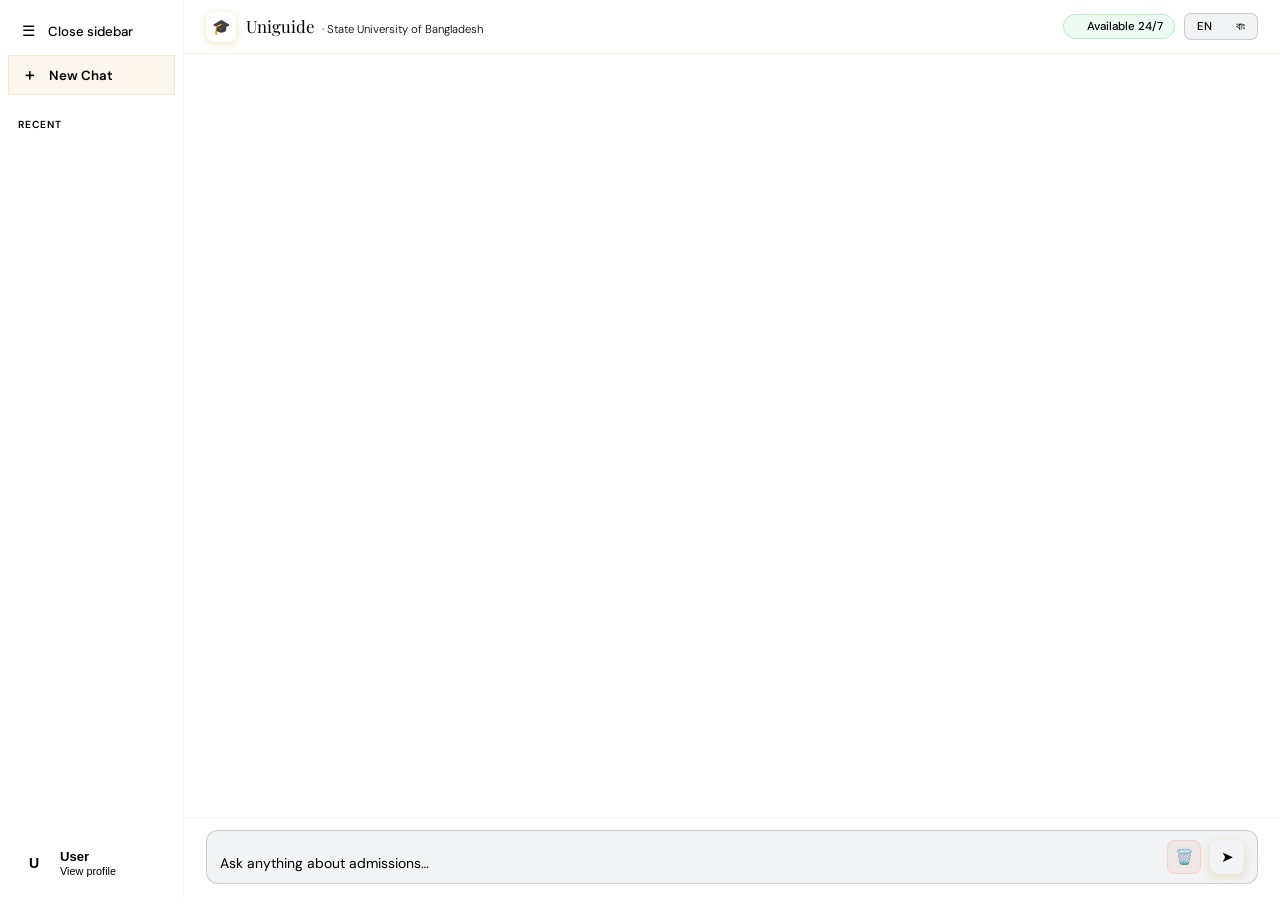
==== index.html @ 80318448 "sign in issue" ====
<!DOCTYPE html>
<html lang="en">
<head>
  <meta charset="UTF-8" />
  <meta name="viewport" content="width=device-width, initial-scale=1.0" />
  <title>Uniguide – University Admission Help Desk</title>
  <link href="https://fonts.googleapis.com/css2?family=Playfair+Display:wght@600;700&family=DM+Sans:wght@300;400;500;600&display=swap" rel="stylesheet" />
  <link rel="stylesheet" href="styles.css" />
  <link rel="script.js" href="script.js" />
</head>
<body class="chat-page">
 
  <!-- ══════════ SIDEBAR ══════════ -->
  <aside class="sidebar" id="sidebar">
 
    <div class="sb-top">
      <button class="sb-btn has-tip" id="collapseBtn">
        <span class="sb-icon">☰</span>
        <span class="sb-label">Close sidebar</span>
        <span class="tip">Close sidebar</span>
      </button>
      <button class="sb-btn new-chat-btn has-tip" id="newChatBtn">
        <span class="sb-icon">＋</span>
        <span class="sb-label">New Chat</span>
        <span class="tip">New chat</span>
      </button>
    </div>
 
    <div class="sb-mid" id="sbMid">
      <div class="sb-sec-lbl">Recent</div>
      <div id="chatList">
        <div class="sb-empty" id="emptyMsg">No chats yet.<br>Start a new conversation!</div>
      </div>
    </div>
 
    <div class="sb-bot">
      <button class="profile-btn has-tip" id="profileBtn">
        <div class="avatar" id="sbAvatar">U</div>
        <div class="profile-info">
          <div class="pname" id="sbName">User</div>
          <div class="phint">View profile</div>
        </div>
        <span class="tip">Profile</span>
      </button>
 
      <div class="pdrop" id="pdrop">
        <div class="dd-email" id="ddEmail"><a href="/cdn-cgi/l/email-protection" class="__cf_email__" data-cfemail="a2d7d1c7d0e2c7dac3cfd2cec78cc1cdcf">[email&#160;protected]</a></div>
        <div class="dd-div"></div>
        <button class="dd-item"><span class="dd-ico">⚙️</span>Settings</button>
        <button class="dd-item" id="ddLang"><span class="dd-ico">🌐</span>Language</button>
        <button class="dd-item"><span class="dd-ico">ℹ️</span>Learn More</button>
        <div class="dd-div"></div>
        <button class="dd-item danger" id="ddLogout"><span class="dd-ico">🚪</span>Logout</button>
      </div>
    </div>
  </aside>
 
  <!-- Mobile overlay -->
  <div class="sb-overlay" id="sbOverlay"></div>
 
  <!-- ══════════ MAIN ══════════ -->
  <main class="main">
 
    <!-- Topbar -->
    <div class="topbar">
      <button class="mob-toggle" id="mobToggle" aria-label="Open sidebar">☰</button>
      <div class="topbar-logo">
        <div class="topbar-badge">🎓</div>
        <div>
          <span class="topbar-title"><span>Uni</span>guide</span>
          <span class="topbar-sub">&middot; State University of Bangladesh</span>
        </div>
      </div>
      <div class="topbar-right">
        <div class="status-pill">
          <div class="status-dot"></div>Available 24/7
        </div>
        <div class="lang-toggle">
          <button class="lang-btn active" id="btn-en" onclick="setLang('en')">EN</button>
          <button class="lang-btn" id="btn-bn" onclick="setLang('bn')">বাং</button>
        </div>
      </div>
    </div>
 
    <!-- Chat Area -->
    <div class="chat-area" id="chatArea">
      <!-- Welcome screen injected by JS -->
    </div>
 
    <!-- Input -->
    <div class="input-wrap-outer">
      <div class="input-row">
        <textarea
          id="userInput"
          rows="1"
          placeholder="Ask anything about admissions…"
          onkeydown="handleKey(event)"
          oninput="autoResize(this)"
        ></textarea>
        <button class="ibtn clear-btn" onclick="clearCurrentChat()" title="Clear chat">🗑️</button>
        <button class="ibtn send-btn" onclick="sendMessage()" title="Send">➤</button>
      </

      </div>
    </div>
    </div>
      <script src="script.js"></script>
    </main>
    </body>
    </html>
---- styles.css ----
Copy

/* ════════════════════════════════════════
   UNIGUIDE — style.css
   All styling for login.html & index.html
════════════════════════════════════════ */
 
/* ─── Google Fonts loaded in HTML ─── */
 
/* ─── CSS Variables ─── */
:root {
  --navy:       #0d1b2a;
  --navy-mid:   #132338;
  --navy-light: #1c3352;
  --gold:       #c9a84c;
  --gold-light: #e8c87a;
  --white:      #ffffff;
  --cream-bg:   #f7f3ec;
  --cream-dark: #ede6d8;
  --text-dark:  #1a1a2e;
  --text-mid:   #3d4f6b;
  --text-light: #7a8fa8;
  --green:      #2ecc71;
  --red:        #e74c3c;
  --sidebar-w:  258px;
  --sidebar-c:  60px;
  --radius:     14px;
  --radius-sm:  8px;
  --t:          .24s cubic-bezier(.4,0,.2,1);
}
 
/* ─── Reset ─── */
*, *::before, *::after {
  margin: 0;
  padding: 0;
  box-sizing: border-box;
}
 
body {
  font-family: 'DM Sans', sans-serif;
  background: var(--navy);
  min-height: 100vh;
  display: flex;
  flex-direction: column;
}
 
/* ════════════════════════════════════
   LOGIN PAGE  (login.html)
════════════════════════════════════ */
 
body.login-page {
  align-items: center;
  justify-content: center;
  position: relative;
  overflow: hidden;
}
 
body.login-page::before {
  content: '';
  position: fixed;
  inset: 0;
  background:
    radial-gradient(ellipse 60% 50% at 80% 10%, rgba(201,168,76,.12) 0%, transparent 60%),
    radial-gradient(ellipse 40% 60% at 10% 80%, rgba(28,51,82,.8) 0%, transparent 70%);
  pointer-events: none;
  z-index: 0;
}
 
body.login-page::after {
  content: '';
  position: fixed;
  inset: 0;
  background-image:
    linear-gradient(rgba(201,168,76,.04) 1px, transparent 1px),
    linear-gradient(90deg, rgba(201,168,76,.04) 1px, transparent 1px);
  background-size: 50px 50px;
  pointer-events: none;
  z-index: 0;
}
 
/* Login Card */
.lcard {
  position: relative;
  z-index: 1;
  width: 100%;
  max-width: 424px;
  margin: 20px;
  background: linear-gradient(145deg, var(--navy-mid), var(--navy-light));
  border: 1px solid rgba(201,168,76,.25);
  border-radius: 20px;
  overflow: hidden;
  box-shadow: 0 24px 64px rgba(0,0,0,.5);
  animation: fadeUp .55s ease both;
}
 
@keyframes fadeUp {
  from { opacity: 0; transform: translateY(22px); }
  to   { opacity: 1; transform: translateY(0); }
}
 
.lhdr {
  background: linear-gradient(135deg, rgba(201,168,76,.12), rgba(201,168,76,.03));
  border-bottom: 1px solid rgba(201,168,76,.17);
  padding: 34px 38px 26px;
  text-align: center;
}
 
.llogo {
  width: 62px;
  height: 62px;
  background: linear-gradient(135deg, var(--gold), var(--gold-light));
  border-radius: 16px;
  display: flex;
  align-items: center;
  justify-content: center;
  font-size: 28px;
  margin: 0 auto 15px;
  box-shadow: 0 8px 24px rgba(201,168,76,.4);
}
 
.lhdr h1 {
  font-family: 'Playfair Display', serif;
  font-size: 1.75rem;
  color: var(--white);
}
.lhdr h1 span { color: var(--gold); }
.lhdr p {
  color: var(--text-light);
  font-size: .79rem;
  margin-top: 4px;
  font-weight: 300;
}
 
.lbody { padding: 28px 38px 32px; }
 
.ltag {
  font-size: .81rem;
  color: var(--text-light);
  text-align: center;
  margin-bottom: 22px;
  line-height: 1.55;
  font-weight: 300;
}
 
/* Form Groups */
.fg { margin-bottom: 15px; }
 
.fg label {
  display: block;
  font-size: .71rem;
  font-weight: 600;
  color: var(--gold-light);
  text-transform: uppercase;
  letter-spacing: .08em;
  margin-bottom: 7px;
}
 
.fw {
  display: flex;
  align-items: center;
  gap: 10px;
  background: rgba(255,255,255,.06);
  border: 1px solid rgba(255,255,255,.1);
  border-radius: var(--radius-sm);
  padding: 0 14px;
  transition: border-color var(--t), background var(--t), box-shadow var(--t);
}
.fw:focus-within {
  border-color: var(--gold);
  background: rgba(255,255,255,.09);
  box-shadow: 0 0 0 3px rgba(201,168,76,.1);
}
.fw.err {
  border-color: var(--red);
  box-shadow: 0 0 0 3px rgba(231,76,60,.1);
}
.fw .ico {
  font-size: 15px;
  opacity: .55;
  flex-shrink: 0;
}
.fw input {
  flex: 1;
  background: transparent;
  border: none;
  outline: none;
  color: var(--white);
  font-family: 'DM Sans', sans-serif;
  font-size: .89rem;
  padding: 12px 0;
}
.fw input::placeholder { color: var(--text-light); }
 
.ferr {
  display: none;
  font-size: .7rem;
  color: var(--red);
  margin-top: 5px;
  padding-left: 2px;
}
.ferr.show { display: block; }
 
/* Login Button */
.lbtn {
  width: 100%;
  padding: 13px;
  background: linear-gradient(135deg, var(--gold), var(--gold-light));
  border: none;
  border-radius: var(--radius-sm);
  color: var(--navy);
  font-family: 'DM Sans', sans-serif;
  font-size: .92rem;
  font-weight: 600;
  cursor: pointer;
  transition: transform var(--t), box-shadow var(--t), opacity var(--t);
  margin-top: 20px;
  box-shadow: 0 6px 20px rgba(201,168,76,.35);
}
.lbtn:hover {
  transform: translateY(-2px);
  box-shadow: 0 10px 28px rgba(201,168,76,.5);
}
.lbtn:active { transform: translateY(0); }
.lbtn:disabled { opacity: .6; cursor: not-allowed; transform: none; }
 
.lfn {
  text-align: center;
  font-size: .69rem;
  color: rgba(201,168,76,.4);
  margin-top: 16px;
  font-weight: 300;
}
 
/* Toast */
.toast {
  position: fixed;
  bottom: 22px;
  left: 50%;
  transform: translateX(-50%) translateY(50px);
  background: rgba(13,27,42,.93);
  border: 1px solid rgba(201,168,76,.22);
  border-radius: 30px;
  padding: 9px 20px;
  font-size: .79rem;
  color: var(--gold-light);
  font-weight: 500;
  transition: transform .3s cubic-bezier(.34,1.56,.64,1);
  z-index: 1000;
  pointer-events: none;
  white-space: nowrap;
}
.toast.show { transform: translateX(-50%) translateY(0); }
.toast.ok   { color: var(--green); border-color: rgba(46,204,113,.28); }
.toast.bad  { color: var(--red);   border-color: rgba(231,76,60,.28); }
 
 
/* ════════════════════════════════════
   CHAT PAGE  (index.html)
════════════════════════════════════ */
 
body.chat-page {
  flex-direction: row;
  height: 100vh;
  overflow: hidden;
}
 
/* ─── Sidebar ─── */
.sidebar {
  width: var(--sidebar-w);
  min-width: var(--sidebar-w);
  background: var(--navy-mid);
  border-right: 1px solid rgba(201,168,76,.1);
  display: flex;
  flex-direction: column;
  transition: width var(--t), min-width var(--t);
  position: relative;
  z-index: 10;
  overflow: hidden;
  flex-shrink: 0;
}
.sidebar.collapsed {
  width: var(--sidebar-c);
  min-width: var(--sidebar-c);
}
 
/* Sidebar Top */
.sb-top {
  padding: 12px 8px 8px;
  display: flex;
  flex-direction: column;
  gap: 5px;
  border-bottom: 1px solid rgba(255,255,255,.04);
}
 
.sb-btn {
  display: flex;
  align-items: center;
  gap: 10px;
  padding: 9px 10px;
  border-radius: var(--radius-sm);
  border: none;
  background: transparent;
  color: var(--text-light);
  font-family: 'DM Sans', sans-serif;
  font-size: .83rem;
  font-weight: 500;
  cursor: pointer;
  transition: background var(--t), color var(--t);
  white-space: nowrap;
  overflow: hidden;
  width: 100%;
  text-align: left;
  position: relative;
}
.sb-btn:hover { background: rgba(255,255,255,.07); color: var(--white); }
 
.sb-icon {
  width: 20px;
  height: 20px;
  flex-shrink: 0;
  display: flex;
  align-items: center;
  justify-content: center;
  font-size: 15px;
}
.sb-label {
  overflow: hidden;
  opacity: 1;
  max-width: 200px;
  transition: opacity var(--t), max-width var(--t);
}
.sidebar.collapsed .sb-label { opacity: 0; max-width: 0; }
 
.new-chat-btn {
  background: rgba(201,168,76,.1) !important;
  border: 1px solid rgba(201,168,76,.18) !important;
  color: var(--gold-light) !important;
  font-weight: 600 !important;
}
.new-chat-btn:hover {
  background: rgba(201,168,76,.2) !important;
  color: var(--gold) !important;
}
 
/* Sidebar Mid */
.sb-mid {
  flex: 1;
  overflow-y: auto;
  overflow-x: hidden;
  padding: 8px;
  scrollbar-width: thin;
  scrollbar-color: rgba(255,255,255,.07) transparent;
}
.sb-mid::-webkit-scrollbar { width: 3px; }
.sb-mid::-webkit-scrollbar-thumb { background: rgba(255,255,255,.08); border-radius: 3px; }
 
.sb-sec-lbl {
  font-size: .64rem;
  font-weight: 600;
  color: var(--text-light);
  text-transform: uppercase;
  letter-spacing: .09em;
  padding: 6px 10px 4px;
  white-space: nowrap;
  overflow: hidden;
  opacity: 1;
  transition: opacity var(--t);
}
.sidebar.collapsed .sb-sec-lbl { opacity: 0; }
 
.sb-empty {
  padding: 18px 10px;
  font-size: .77rem;
  color: rgba(255,255,255,.18);
  text-align: center;
  line-height: 1.55;
  transition: opacity var(--t);
}
.sidebar.collapsed .sb-empty { opacity: 0; }
 
/* Chat List Items */
.chat-item {
  display: flex;
  align-items: center;
  gap: 9px;
  padding: 9px 10px;
  border-radius: var(--radius-sm);
  cursor: pointer;
  transition: background var(--t);
  white-space: nowrap;
  overflow: hidden;
  width: 100%;
  border: 1px solid transparent;
  background: transparent;
  text-align: left;
  position: relative;
}
.chat-item:hover { background: rgba(255,255,255,.07); }
.chat-item.active {
  background: rgba(201,168,76,.1);
  border-color: rgba(201,168,76,.18);
}
.ci-ico {
  width: 18px;
  height: 18px;
  flex-shrink: 0;
  display: flex;
  align-items: center;
  justify-content: center;
  font-size: 12px;
  color: var(--text-light);
}
.chat-item.active .ci-ico { color: var(--gold-light); }
.ci-title {
  flex: 1;
  font-size: .8rem;
  color: var(--text-light);
  overflow: hidden;
  text-overflow: ellipsis;
  opacity: 1;
  max-width: 165px;
  transition: opacity var(--t), max-width var(--t);
}
.chat-item.active .ci-title { color: var(--gold-light); }
.sidebar.collapsed .ci-title { opacity: 0; max-width: 0; }
 
/* Sidebar Bottom — Profile */
.sb-bot {
  padding: 8px 8px 12px;
  border-top: 1px solid rgba(255,255,255,.05);
  position: relative;
}
 
.profile-btn {
  display: flex;
  align-items: center;
  gap: 10px;
  padding: 9px 10px;
  border-radius: var(--radius-sm);
  cursor: pointer;
  transition: background var(--t);
  white-space: nowrap;
  overflow: hidden;
  width: 100%;
  border: none;
  background: transparent;
  text-align: left;
  position: relative;
}
.profile-btn:hover { background: rgba(255,255,255,.07); }
 
.avatar {
  width: 32px;
  height: 32px;
  border-radius: 50%;
  background: linear-gradient(135deg, var(--gold), var(--gold-light));
  display: flex;
  align-items: center;
  justify-content: center;
  font-size: .88rem;
  font-weight: 700;
  color: var(--navy);
  flex-shrink: 0;
}
 
.profile-info {
  flex: 1;
  overflow: hidden;
  opacity: 1;
  max-width: 190px;
  transition: opacity var(--t), max-width var(--t);
}
.sidebar.collapsed .profile-info { opacity: 0; max-width: 0; }
.pname {
  font-size: .82rem;
  font-weight: 600;
  color: var(--white);
  overflow: hidden;
  text-overflow: ellipsis;
}
.phint { font-size: .68rem; color: var(--text-light); margin-top: 1px; }
 
/* Profile Dropdown */
.pdrop {
  position: absolute;
  bottom: calc(100% + 6px);
  left: 8px;
  width: calc(var(--sidebar-w) - 16px);
  background: var(--navy-light);
  border: 1px solid rgba(201,168,76,.18);
  border-radius: var(--radius);
  box-shadow: 0 16px 48px rgba(0,0,0,.55);
  overflow: hidden;
  transform-origin: bottom left;
  transform: scale(.95) translateY(6px);
  opacity: 0;
  pointer-events: none;
  transition: transform var(--t), opacity var(--t);
  z-index: 200;
}
.pdrop.open { transform: scale(1) translateY(0); opacity: 1; pointer-events: all; }
.sidebar.collapsed .pdrop { left: 66px; bottom: 8px; width: 200px; }
 
.dd-email {
  padding: 11px 15px 9px;
  font-size: .74rem;
  color: var(--text-light);
  white-space: nowrap;
  overflow: hidden;
  text-overflow: ellipsis;
}
.dd-div { height: 1px; background: rgba(255,255,255,.07); margin: 2px 0; }
.dd-item {
  display: flex;
  align-items: center;
  gap: 10px;
  padding: 10px 15px;
  font-size: .81rem;
  color: var(--text-light);
  cursor: pointer;
  transition: background var(--t), color var(--t);
  border: none;
  background: transparent;
  width: 100%;
  text-align: left;
  font-family: 'DM Sans', sans-serif;
}
.dd-item:hover { background: rgba(255,255,255,.07); color: var(--white); }
.dd-item.danger { color: #e88c85; }
.dd-item.danger:hover { background: rgba(231,76,60,.12); color: var(--red); }
.dd-ico { font-size: 13px; width: 16px; text-align: center; }
 
/* Tooltip */
.has-tip { position: relative; }
.tip {
  position: absolute;
  left: calc(100% + 10px);
  top: 50%;
  transform: translateY(-50%);
  background: rgba(10,22,36,.97);
  border: 1px solid rgba(201,168,76,.2);
  border-radius: 6px;
  padding: 5px 10px;
  font-size: .71rem;
  color: var(--white);
  white-space: nowrap;
  pointer-events: none;
  opacity: 0;
  transition: opacity .14s;
  z-index: 300;
}
.sidebar.collapsed .has-tip:hover .tip { opacity: 1; }
 
/* ─── Main Area ─── */
.main {
  flex: 1;
  display: flex;
  flex-direction: column;
  overflow: hidden;
  background: var(--cream-bg);
}
 
/* Topbar */
.topbar {
  background: var(--white);
  border-bottom: 1px solid rgba(201,168,76,.15);
  padding: 0 22px;
  height: 54px;
  display: flex;
  align-items: center;
  gap: 12px;
  flex-shrink: 0;
}
.topbar-logo { display: flex; align-items: center; gap: 10px; }
.topbar-badge {
  width: 30px;
  height: 30px;
  background: linear-gradient(135deg, var(--gold), var(--gold-light));
  border-radius: 8px;
  display: flex;
  align-items: center;
  justify-content: center;
  font-size: 15px;
  box-shadow: 0 2px 8px rgba(201,168,76,.3);
}
.topbar-title {
  font-family: 'Playfair Display', serif;
  font-size: 1.05rem;
  color: var(--text-dark);
}
.topbar-title span { color: var(--gold); }
.topbar-sub {
  font-size: .71rem;
  color: var(--text-light);
  font-weight: 300;
  margin-left: 4px;
}
.topbar-right {
  margin-left: auto;
  display: flex;
  align-items: center;
  gap: 9px;
}
 
.status-pill {
  display: flex;
  align-items: center;
  gap: 6px;
  background: rgba(46,204,113,.09);
  border: 1px solid rgba(46,204,113,.28);
  border-radius: 20px;
  padding: 4px 11px;
  font-size: .72rem;
  color: var(--green);
  font-weight: 500;
}
.status-dot {
  width: 6px;
  height: 6px;
  background: var(--green);
  border-radius: 50%;
  animation: pulse 2s ease infinite;
}
@keyframes pulse {
  0%, 100% { opacity: 1; transform: scale(1); }
  50%       { opacity: .5; transform: scale(1.3); }
}
 
.lang-toggle {
  display: flex;
  background: rgba(13,27,42,.05);
  border: 1px solid rgba(13,27,42,.18);
  border-radius: 7px;
  overflow: hidden;
}
.lang-btn {
  padding: 5px 12px;
  font-size: .71rem;
  font-family: 'DM Sans', sans-serif;
  font-weight: 500;
  color: var(--text-mid);
  background: transparent;
  border: none;
  cursor: pointer;
  transition: all .2s;
}
.lang-btn.active { background: var(--navy-mid); color: var(--gold-light); }
 
/* Chat Area */
.chat-area {
  flex: 1;
  overflow-y: auto;
  padding: 24px 30px;
  display: flex;
  flex-direction: column;
  gap: 18px;
  scroll-behavior: smooth;
}
.chat-area::-webkit-scrollbar { width: 5px; }
.chat-area::-webkit-scrollbar-track { background: transparent; }
.chat-area::-webkit-scrollbar-thumb { background: var(--cream-dark); border-radius: 10px; }
 
/* Welcome Screen */
.welcome-screen {
  flex: 1;
  display: flex;
  flex-direction: column;
  align-items: center;
  justify-content: center;
  gap: 10px;
  padding: 40px 20px;
  text-align: center;
}
.welcome-screen .wico {
  width: 64px;
  height: 64px;
  background: linear-gradient(135deg, var(--navy-mid), var(--navy-light));
  border-radius: 18px;
  display: flex;
  align-items: center;
  justify-content: center;
  font-size: 28px;
  box-shadow: 0 8px 24px rgba(13,27,42,.14);
  margin-bottom: 8px;
}
.welcome-screen h2 {
  font-family: 'Playfair Display', serif;
  font-size: 1.35rem;
  color: var(--text-dark);
  font-weight: 600;
}
.welcome-screen h2 span { color: var(--gold); }
.welcome-screen p {
  font-size: .83rem;
  color: var(--text-light);
  line-height: 1.6;
  max-width: 340px;
}
.welcome-screen .welcome-hint {
  display: flex;
  flex-wrap: wrap;
  gap: 8px;
  justify-content: center;
  margin-top: 14px;
}
.welcome-chip {
  padding: 6px 14px;
  background: rgba(201,168,76,.08);
  border: 1px solid rgba(201,168,76,.2);
  border-radius: 20px;
  font-size: .73rem;
  color: var(--text-mid);
  cursor: pointer;
  transition: all .2s;
  font-family: 'DM Sans', sans-serif;
}
.welcome-chip:hover {
  background: rgba(201,168,76,.18);
  border-color: var(--gold);
  color: var(--text-dark);
  transform: translateY(-1px);
}
 
/* Messages */
.msg {
  display: flex;
  gap: 12px;
  animation: msgIn .28s ease both;
  max-width: 82%;
}
@keyframes msgIn {
  from { opacity: 0; transform: translateY(8px); }
  to   { opacity: 1; transform: translateY(0); }
}
.msg.user { align-self: flex-end; flex-direction: row-reverse; max-width: 74%; }
 
.msg-av {
  width: 34px;
  height: 34px;
  border-radius: 9px;
  display: flex;
  align-items: center;
  justify-content: center;
  font-size: 15px;
  flex-shrink: 0;
  margin-top: 2px;
}
.bot-av  { background: linear-gradient(135deg, var(--navy-mid), var(--navy-light)); }
.user-av { background: linear-gradient(135deg, var(--gold), var(--gold-light)); }
 
.msg-inner { display: flex; flex-direction: column; }
.msg-bubble {
  padding: 12px 16px;
  border-radius: 14px;
  font-size: .86rem;
  line-height: 1.65;
}
.bot .msg-bubble {
  background: var(--white);
  color: var(--text-dark);
  border-radius: 3px 14px 14px 14px;
  box-shadow: 0 1px 6px rgba(0,0,0,.06);
  border-left: 3px solid var(--gold);
}
.user .msg-bubble {
  background: linear-gradient(135deg, var(--navy-mid), var(--navy-light));
  color: var(--white);
  border-radius: 14px 3px 14px 14px;
}
.msg-bubble strong { color: var(--navy); font-weight: 600; }
.user .msg-bubble strong { color: var(--gold-light); }
.msg-bubble ul {
  margin: 8px 0 0;
  padding-left: 17px;
  display: flex;
  flex-direction: column;
  gap: 3px;
}
.msg-bubble li { color: inherit; }
 
.msg-time {
  font-size: .65rem;
  color: var(--text-light);
  margin-top: 4px;
  padding: 0 3px;
}
.msg.user .msg-time { text-align: right; }
 
.info-card {
  background: linear-gradient(135deg, rgba(201,168,76,.07), rgba(201,168,76,.02));
  border: 1px solid rgba(201,168,76,.2);
  border-radius: 9px;
  padding: 9px 13px;
  margin-top: 9px;
  font-size: .8rem;
}
.info-card .label {
  font-size: .67rem;
  font-weight: 600;
  color: var(--gold);
  text-transform: uppercase;
  letter-spacing: .07em;
  margin-bottom: 5px;
}
 
/* Typing Indicator */
.typing-indicator { display: flex; gap: 12px; align-items: center; }
.typing-dots {
  background: var(--white);
  border-radius: 3px 14px 14px 14px;
  border-left: 3px solid var(--gold);
  padding: 13px 17px;
  display: flex;
  gap: 5px;
  box-shadow: 0 1px 6px rgba(0,0,0,.06);
}
.typing-dots span {
  width: 6px;
  height: 6px;
  background: var(--text-light);
  border-radius: 50%;
  animation: bounce 1.2s ease infinite;
}
.typing-dots span:nth-child(2) { animation-delay: .2s; }
.typing-dots span:nth-child(3) { animation-delay: .4s; }
@keyframes bounce {
  0%, 80%, 100% { transform: translateY(0); }
  40%            { transform: translateY(-6px); }
}
 
/* Input Area */
.input-wrap-outer {
  padding: 12px 22px 16px;
  background: var(--white);
  border-top: 1px solid rgba(201,168,76,.1);
  flex-shrink: 0;
}
.input-row {
  display: flex;
  gap: 9px;
  align-items: flex-end;
  background: rgba(13,27,42,.05);
  border: 1px solid rgba(13,27,42,.18);
  border-radius: 12px;
  padding: 9px 13px;
  transition: border-color .2s, box-shadow .2s;
}
.input-row:focus-within {
  border-color: var(--gold);
  box-shadow: 0 0 0 3px rgba(201,168,76,.1);
}
#userInput {
  flex: 1;
  background: transparent;
  border: none;
  outline: none;
  color: var(--text-dark);
  font-family: 'DM Sans', sans-serif;
  font-size: .87rem;
  resize: none;
  max-height: 100px;
  line-height: 1.5;
}
#userInput::placeholder { color: var(--text-light); }
 
.ibtn {
  width: 34px;
  height: 34px;
  border-radius: 8px;
  border: none;
  cursor: pointer;
  display: flex;
  align-items: center;
  justify-content: center;
  font-size: 15px;
  flex-shrink: 0;
  transition: all .2s;
}
.send-btn {
  background: linear-gradient(135deg, var(--gold), var(--gold-light));
  box-shadow: 0 3px 10px rgba(201,168,76,.3);
  color: var(--navy);
}
.send-btn:hover { transform: translateY(-1px); box-shadow: 0 5px 16px rgba(201,168,76,.45); }
.clear-btn {
  background: rgba(231,76,60,.07);
  border: 1px solid rgba(231,76,60,.14) !important;
  color: var(--text-light);
}
.clear-btn:hover { background: rgba(231,76,60,.15); color: var(--red); }
 
/* Mobile Overlay */
.sb-overlay {
  display: none;
  position: fixed;
  inset: 0;
  background: rgba(0,0,0,.5);
  z-index: 9;
}
 
/* Mobile Toggle */
.mob-toggle {
  display: none;
  width: 32px;
  height: 32px;
  border-radius: 8px;
  border: 1px solid rgba(13,27,42,.18);
  background: transparent;
  cursor: pointer;
  font-size: 16px;
  align-items: center;
  justify-content: center;
  color: var(--text-mid);
  transition: background .2s;
}
.mob-toggle:hover { background: rgba(13,27,42,.05); }
 
/* ════════════════════════════════════
   RESPONSIVE
════════════════════════════════════ */
 
@media (max-width: 768px) {
  /* Login */
  .lcard { margin: 16px; }
  .lhdr { padding: 26px 24px 20px; }
  .lbody { padding: 22px 24px 26px; }
 
  /* Chat sidebar becomes off-canvas */
  .sidebar {
    position: fixed;
    top: 0;
    left: 0;
    bottom: 0;
    transform: translateX(-100%);
    transition: transform var(--t);
    width: var(--sidebar-w) !important;
    min-width: var(--sidebar-w) !important;
    z-index: 10;
  }
  .sidebar.mob-open { transform: translateX(0); }
  .sb-overlay { display: block; opacity: 0; transition: opacity .3s; pointer-events: none; }
  .sb-overlay.show { opacity: 1; pointer-events: all; }
  .mob-toggle { display: flex; }
  .topbar-sub { display: none; }
  .chat-area { padding: 14px; }
  .status-pill { display: none; }
}
 
@media (max-width: 480px) {
  .lhdr h1 { font-size: 1.45rem; }
  .llogo { width: 52px; height: 52px; font-size: 22px; }
  .msg, .msg.user { max-width: 95%; }
  .topbar-title { font-size: .92rem; }
}
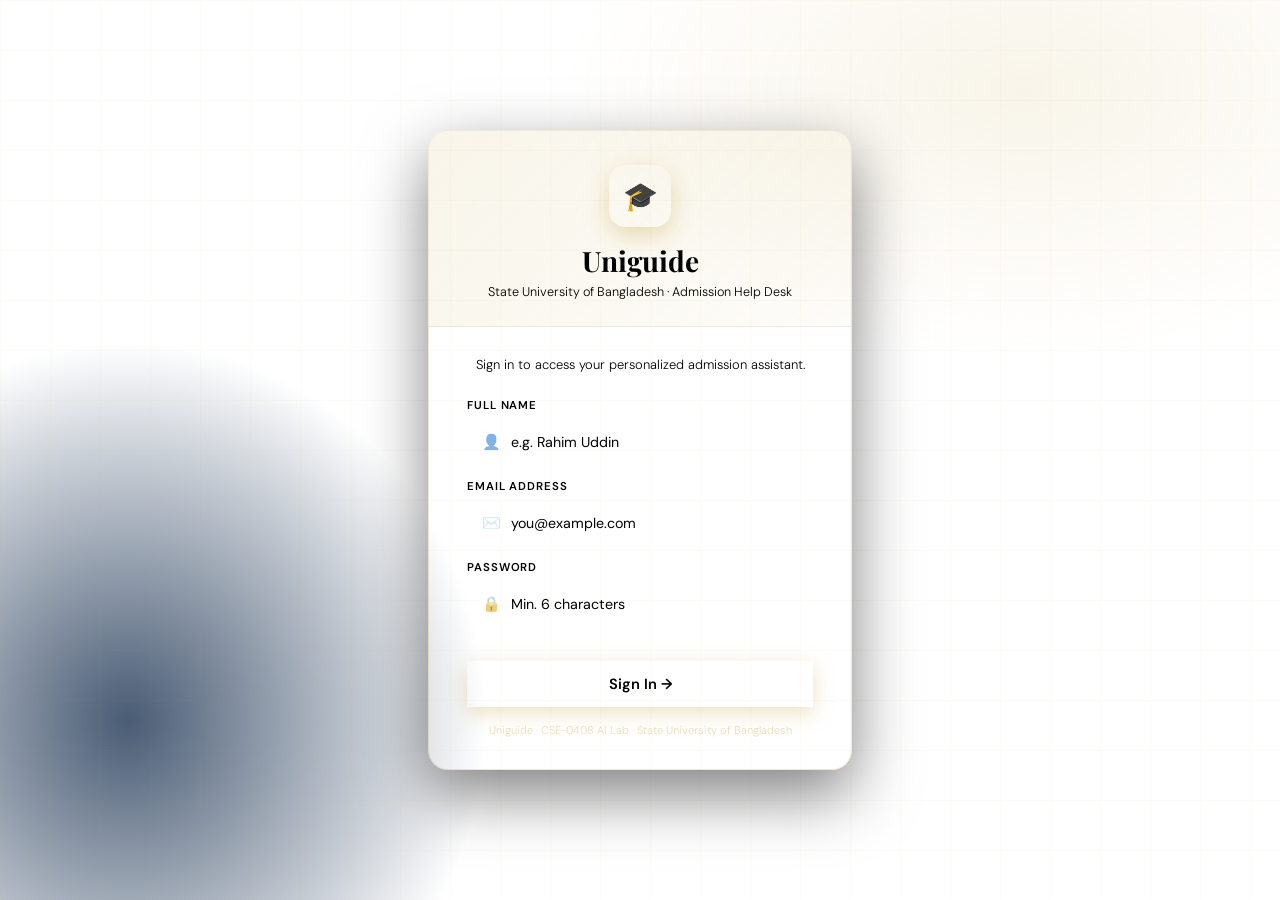
==== commit f35503b9: "sign in problem solve" ====
--- a/index.html
+++ b/index.html
@@ -6,7 +6,6 @@
   <title>Uniguide – University Admission Help Desk</title>
   <link href="https://fonts.googleapis.com/css2?family=Playfair+Display:wght@600;700&family=DM+Sans:wght@300;400;500;600&display=swap" rel="stylesheet" />
   <link rel="stylesheet" href="styles.css" />
-  <link rel="script.js" href="script.js" />
 </head>
 <body class="chat-page">
  
@@ -99,12 +98,12 @@
         ></textarea>
         <button class="ibtn clear-btn" onclick="clearCurrentChat()" title="Clear chat">🗑️</button>
         <button class="ibtn send-btn" onclick="sendMessage()" title="Send">➤</button>
-      </
 
       </div>
     </div>
     </div>
-      <script src="script.js"></script>
     </main>
+    <div class="toast" id="toast"></div>
+  <script src="script.js"></script>   ← once, at bottom before </body>
     </body>
     </html>
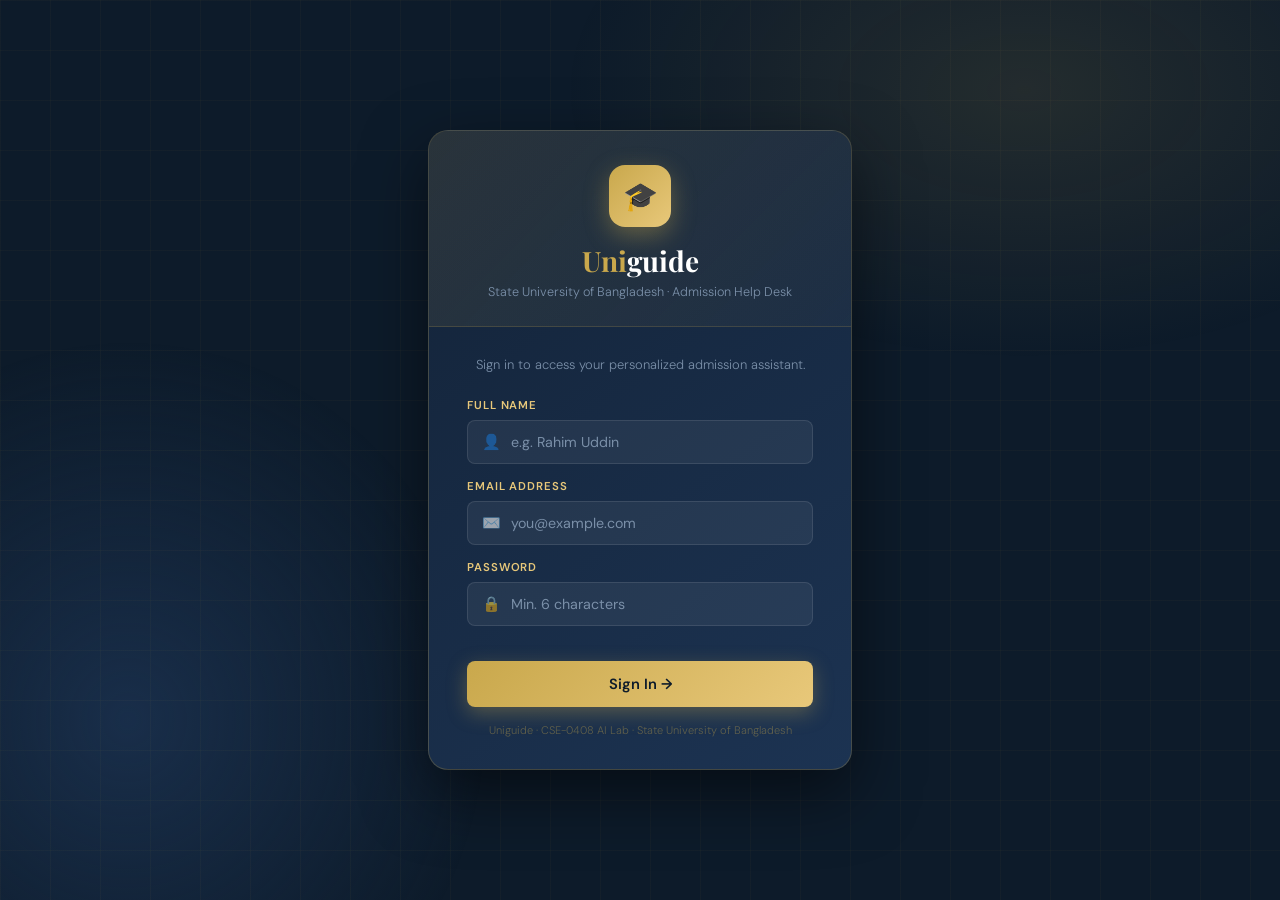
==== commit 1c5806c2: "add quick action option" ====
--- a/index.html
+++ b/index.html
@@ -11,7 +11,6 @@
  
   <!-- ══════════ SIDEBAR ══════════ -->
   <aside class="sidebar" id="sidebar">
- 
     <div class="sb-top">
       <button class="sb-btn has-tip" id="collapseBtn">
         <span class="sb-icon">☰</span>
@@ -24,14 +23,12 @@
         <span class="tip">New chat</span>
       </button>
     </div>
- 
     <div class="sb-mid" id="sbMid">
       <div class="sb-sec-lbl">Recent</div>
       <div id="chatList">
-        <div class="sb-empty" id="emptyMsg">No chats yet.<br>Start a new conversation!</div>
+        <div class="sb-empty">No chats yet.<br>Start a new conversation!</div>
       </div>
     </div>
- 
     <div class="sb-bot">
       <button class="profile-btn has-tip" id="profileBtn">
         <div class="avatar" id="sbAvatar">U</div>
@@ -41,9 +38,8 @@
         </div>
         <span class="tip">Profile</span>
       </button>
- 
       <div class="pdrop" id="pdrop">
-        <div class="dd-email" id="ddEmail"><a href="/cdn-cgi/l/email-protection" class="__cf_email__" data-cfemail="a2d7d1c7d0e2c7dac3cfd2cec78cc1cdcf">[email&#160;protected]</a></div>
+        <div class="dd-email" id="ddEmail">user@example.com</div>
         <div class="dd-div"></div>
         <button class="dd-item"><span class="dd-ico">⚙️</span>Settings</button>
         <button class="dd-item" id="ddLang"><span class="dd-ico">🌐</span>Language</button>
@@ -54,7 +50,6 @@
     </div>
   </aside>
  
-  <!-- Mobile overlay -->
   <div class="sb-overlay" id="sbOverlay"></div>
  
   <!-- ══════════ MAIN ══════════ -->
@@ -67,13 +62,11 @@
         <div class="topbar-badge">🎓</div>
         <div>
           <span class="topbar-title"><span>Uni</span>guide</span>
-          <span class="topbar-sub">&middot; State University of Bangladesh</span>
+          <span class="topbar-sub">&middot; <br>State University of Bangladesh</span>
         </div>
       </div>
       <div class="topbar-right">
-        <div class="status-pill">
-          <div class="status-dot"></div>Available 24/7
-        </div>
+        <div class="status-pill"><div class="status-dot"></div>Available 24/7</div>
         <div class="lang-toggle">
           <button class="lang-btn active" id="btn-en" onclick="setLang('en')">EN</button>
           <button class="lang-btn" id="btn-bn" onclick="setLang('bn')">বাং</button>
@@ -81,14 +74,44 @@
       </div>
     </div>
  
-    <!-- Chat Area -->
-    <div class="chat-area" id="chatArea">
-      <!-- Welcome screen injected by JS -->
-    </div>
+    <!-- Chat Area — JS injects content here -->
+    <div class="chat-area" id="chatArea"></div>
  
-    <!-- Input -->
+    <!-- ══════════ INPUT AREA ══════════ -->
     <div class="input-wrap-outer">
       <div class="input-row">
+ 
+        <!-- PART 2: Quick Actions button + popup -->
+        <div class="qa-wrap">
+ 
+          <!-- Icon button: grid of 9 dots (modern "more" icon) -->
+          <button class="qa-btn" id="qaBtn" aria-label="Quick actions" title="Quick actions">
+            <svg viewBox="0 0 20 20" fill="none" xmlns="http://www.w3.org/2000/svg" width="18" height="18">
+              <circle cx="4.5"  cy="4.5"  r="1.7" fill="currentColor"/>
+              <circle cx="10"   cy="4.5"  r="1.7" fill="currentColor"/>
+              <circle cx="15.5" cy="4.5"  r="1.7" fill="currentColor"/>
+              <circle cx="4.5"  cy="10"   r="1.7" fill="currentColor"/>
+              <circle cx="10"   cy="10"   r="1.7" fill="currentColor"/>
+              <circle cx="15.5" cy="10"   r="1.7" fill="currentColor"/>
+              <circle cx="4.5"  cy="15.5" r="1.7" fill="currentColor"/>
+              <circle cx="10"   cy="15.5" r="1.7" fill="currentColor"/>
+              <circle cx="15.5" cy="15.5" r="1.7" fill="currentColor"/>
+            </svg>
+          </button>
+ 
+          <!-- Quick Actions Popup Menu -->
+          <div class="qa-menu" id="qaMenu" role="menu">
+            <div class="qa-menu-header">Quick Topics</div>
+            <button class="qa-item" role="menuitem"><span class="qa-ico">📋</span>Requirements</button>
+            <button class="qa-item" role="menuitem"><span class="qa-ico">📊</span>GPA</button>
+            <button class="qa-item" role="menuitem"><span class="qa-ico">💰</span>Fees</button>
+            <button class="qa-item" role="menuitem"><span class="qa-ico">🏆</span>Scholarships</button>
+            <button class="qa-item" role="menuitem"><span class="qa-ico">📅</span>Deadline</button>
+            <button class="qa-item" role="menuitem"><span class="qa-ico">✍️</span>How to Apply</button>
+            <button class="qa-item" role="menuitem"><span class="qa-ico">📞</span>Contacts</button>
+          </div>
+        </div>
+ 
         <textarea
           id="userInput"
           rows="1"
@@ -98,12 +121,12 @@
         ></textarea>
         <button class="ibtn clear-btn" onclick="clearCurrentChat()" title="Clear chat">🗑️</button>
         <button class="ibtn send-btn" onclick="sendMessage()" title="Send">➤</button>
-
       </div>
     </div>
-    </div>
-    </main>
-    <div class="toast" id="toast"></div>
-  <script src="script.js"></script>   ← once, at bottom before </body>
-    </body>
-    </html>+ 
+  </main>
+ 
+  <div class="toast" id="toast"></div>
+  <script src="script.js"></script>
+</body>
+</html>
--- a/styles.css
+++ b/styles.css
@@ -1,6 +1,3 @@
-
-Copy
-
 /* ════════════════════════════════════════
    UNIGUIDE — style.css
    All styling for login.html & index.html
@@ -952,4 +949,285 @@
   .llogo { width: 52px; height: 52px; font-size: 22px; }
   .msg, .msg.user { max-width: 95%; }
   .topbar-title { font-size: .92rem; }
+}
+
+/* ════════════════════════════════════════════
+   PART 1 — WELCOME PANEL
+   Shows only once per session after login
+════════════════════════════════════════════ */
+
+/* Existing .welcome-screen stays for backward compat,
+   but the new panel uses .welcome-panel */
+.welcome-panel {
+  flex: 1;
+  display: flex;
+  flex-direction: column;
+  align-items: center;
+  justify-content: center;
+  gap: 16px;
+  padding: 48px 24px;
+  text-align: center;
+  animation: wpIn .45s cubic-bezier(.22,1,.36,1) both;
+}
+@keyframes wpIn {
+  from { opacity: 0; transform: translateY(20px); }
+  to   { opacity: 1; transform: translateY(0);    }
+}
+.welcome-panel.wp-fade-out {
+  animation: wpOut .34s ease forwards;
+}
+@keyframes wpOut {
+  from { opacity: 1; transform: translateY(0);    }
+  to   { opacity: 0; transform: translateY(-14px); }
+}
+
+/* Avatar circle showing first letter of user name */
+.wp-avatar {
+  width: 76px;
+  height: 76px;
+  border-radius: 50%;
+  background: linear-gradient(135deg, var(--gold), var(--gold-light));
+  display: flex;
+  align-items: center;
+  justify-content: center;
+  font-family: 'Playfair Display', serif;
+  font-size: 2rem;
+  font-weight: 700;
+  color: var(--navy);
+  box-shadow: 0 8px 28px rgba(201,168,76,.35), 0 2px 8px rgba(201,168,76,.2);
+  flex-shrink: 0;
+  margin-bottom: 4px;
+}
+
+/* "Hello, [Name]" heading */
+.wp-greeting {
+  font-family: 'Playfair Display', serif;
+  font-size: 1.65rem;
+  font-weight: 700;
+  color: var(--text-dark);
+  line-height: 1.2;
+}
+.wp-greeting span {
+  color: var(--gold);
+}
+
+/* Decorative gold divider line */
+.wp-rule {
+  width: 44px;
+  height: 3px;
+  border-radius: 3px;
+  background: linear-gradient(90deg, var(--gold), var(--gold-light));
+  margin: 0 auto;
+}
+
+/* Subtitle */
+.wp-subtitle {
+  font-size: .92rem;
+  color: var(--text-light);
+  line-height: 1.6;
+  max-width: 310px;
+}
+.wp-subtitle strong {
+  color: var(--text-mid);
+  font-weight: 600;
+}
+
+/* Suggestion chips row */
+.wp-chips {
+  display: flex;
+  flex-wrap: wrap;
+  gap: 8px;
+  justify-content: center;
+  max-width: 440px;
+  margin-top: 4px;
+}
+
+.wp-chip {
+  padding: 7px 16px;
+  background: var(--white);
+  border: 1px solid rgba(201,168,76,.28);
+  border-radius: 22px;
+  font-size: .75rem;
+  font-family: 'DM Sans', sans-serif;
+  font-weight: 500;
+  color: var(--text-mid);
+  cursor: pointer;
+  transition: background .18s, border-color .18s, color .18s, transform .18s, box-shadow .18s;
+  box-shadow: 0 1px 4px rgba(0,0,0,.05);
+}
+.wp-chip:hover {
+  background: rgba(201,168,76,.1);
+  border-color: var(--gold);
+  color: var(--text-dark);
+  transform: translateY(-2px);
+  box-shadow: 0 4px 14px rgba(201,168,76,.18);
+}
+.wp-chip:active {
+  transform: translateY(0);
+}
+
+/* Empty state for new / switched chats (no welcome panel) */
+.empty-state {
+  flex: 1;
+  display: flex;
+  flex-direction: column;
+  align-items: center;
+  justify-content: center;
+  gap: 12px;
+  padding: 40px 20px;
+  text-align: center;
+}
+.empty-state-icon {
+  width: 56px;
+  height: 56px;
+  background: linear-gradient(135deg, var(--navy-mid), var(--navy-light));
+  border-radius: 14px;
+  display: flex;
+  align-items: center;
+  justify-content: center;
+  font-size: 26px;
+  box-shadow: 0 6px 18px rgba(13,27,42,.12);
+}
+.empty-state p {
+  font-size: .82rem;
+  color: var(--text-light);
+  line-height: 1.6;
+  max-width: 260px;
+}
+
+
+/* ════════════════════════════════════════════
+   PART 2 — QUICK ACTIONS MENU
+   Modern grid-dot icon + popup in input area
+════════════════════════════════════════════ */
+
+/* Wrapper keeps the button + popup together */
+.qa-wrap {
+  position: relative;
+  display: flex;
+  align-items: flex-end;
+  flex-shrink: 0;
+}
+
+/* The icon button */
+.qa-btn {
+  width: 34px;
+  height: 34px;
+  border-radius: 8px;
+  border: 1px solid rgba(13,27,42,.12);
+  background: rgba(13,27,42,.04);
+  cursor: pointer;
+  display: flex;
+  align-items: center;
+  justify-content: center;
+  color: var(--text-mid);
+  transition: background .18s, border-color .18s, color .18s, transform .2s;
+  flex-shrink: 0;
+  position: relative;
+}
+.qa-btn:hover {
+  background: rgba(201,168,76,.1);
+  border-color: rgba(201,168,76,.4);
+  color: var(--gold);
+  transform: rotate(30deg);
+}
+.qa-btn.qa-active {
+  background: rgba(201,168,76,.14);
+  border-color: var(--gold);
+  color: var(--gold);
+  transform: rotate(45deg);
+}
+
+/* Native title tooltip is used — no pseudo-element needed */
+
+/* The popup panel */
+.qa-menu {
+  position: absolute;
+  bottom: calc(100% + 10px);
+  left: 0;
+  width: 204px;
+  background: var(--white);
+  border: 1px solid rgba(13,27,42,.1);
+  border-radius: 14px;
+  box-shadow: 0 10px 36px rgba(13,27,42,.13), 0 2px 8px rgba(13,27,42,.06);
+  overflow: hidden;
+  z-index: 500;
+
+  /* Hidden state */
+  opacity: 0;
+  pointer-events: none;
+  transform-origin: bottom left;
+  transform: scale(.93) translateY(8px);
+  transition: opacity .2s ease, transform .22s cubic-bezier(.34,1.56,.64,1);
+}
+.qa-menu.qa-open {
+  opacity: 1;
+  pointer-events: all;
+  transform: scale(1) translateY(0);
+}
+
+.qa-menu-header {
+  padding: 10px 14px 8px;
+  font-size: .62rem;
+  font-weight: 700;
+  letter-spacing: .09em;
+  text-transform: uppercase;
+  color: var(--text-light);
+  border-bottom: 1px solid rgba(13,27,42,.07);
+  background: rgba(13,27,42,.02);
+}
+
+/* Each menu item */
+.qa-item {
+  display: flex;
+  align-items: center;
+  gap: 10px;
+  width: 100%;
+  padding: 10px 14px;
+  border: none;
+  background: transparent;
+  font-family: 'DM Sans', sans-serif;
+  font-size: .83rem;
+  font-weight: 500;
+  color: var(--text-dark);
+  cursor: pointer;
+  text-align: left;
+  transition: background .14s, color .14s, padding-left .14s;
+}
+.qa-item:hover {
+  background: linear-gradient(90deg, rgba(201,168,76,.09), rgba(201,168,76,.03));
+  color: var(--navy);
+  padding-left: 18px;
+}
+.qa-item:not(:last-child) {
+  border-bottom: 1px solid rgba(13,27,42,.04);
+}
+
+/* Emoji icon inside each item */
+.qa-ico {
+  font-size: 15px;
+  width: 26px;
+  height: 26px;
+  border-radius: 7px;
+  background: rgba(13,27,42,.05);
+  display: flex;
+  align-items: center;
+  justify-content: center;
+  flex-shrink: 0;
+  transition: background .14s;
+}
+.qa-item:hover .qa-ico {
+  background: rgba(201,168,76,.18);
+}
+
+/* On mobile: open popup upward and align to right edge */
+@media (max-width: 480px) {
+  .qa-menu {
+    left: auto;
+    right: 0;
+    transform-origin: bottom right;
+    width: 190px;
+  }
+  .wp-greeting { font-size: 1.35rem; }
+  .wp-avatar   { width: 62px; height: 62px; font-size: 1.6rem; }
 }
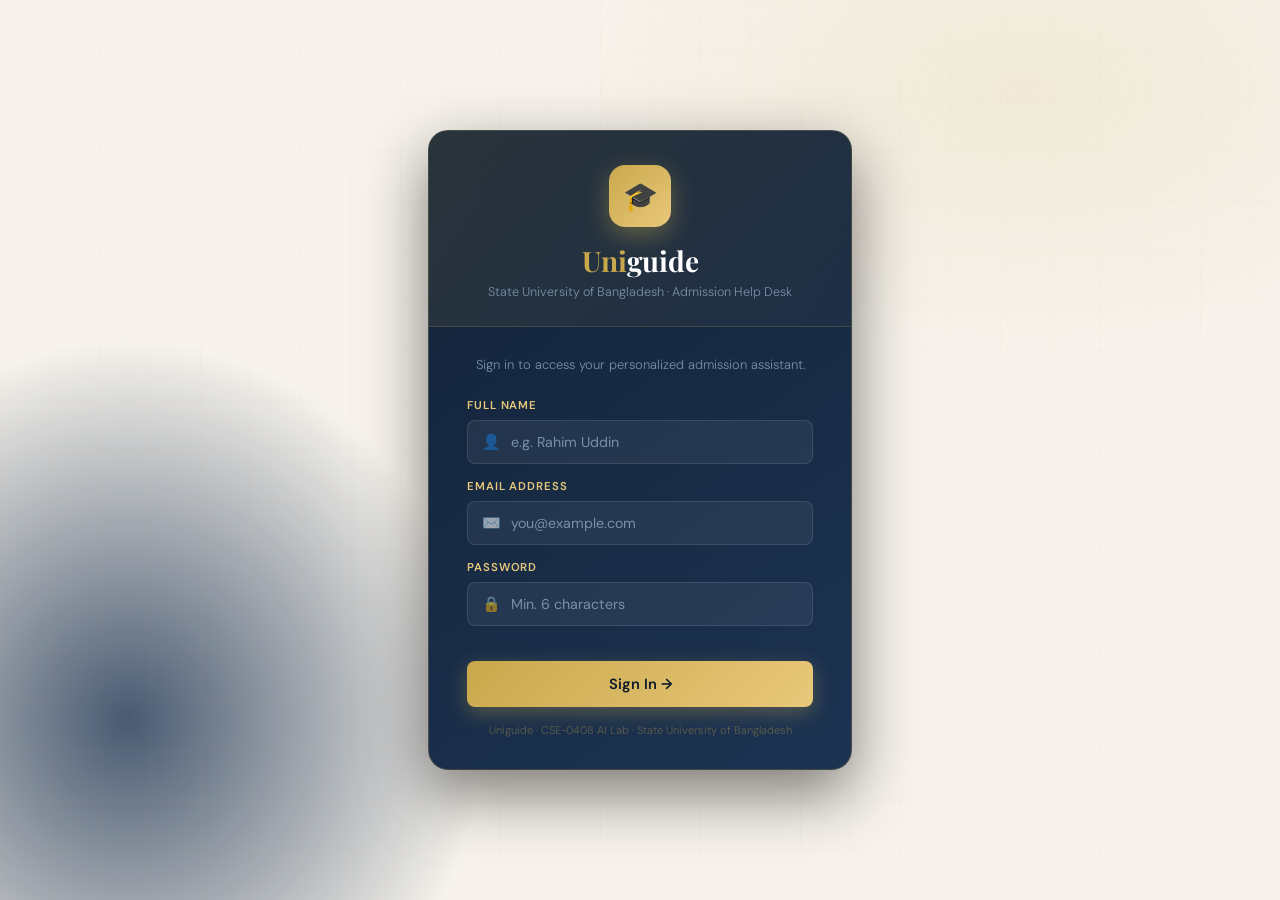
==== commit 1f677b7f: "update" ====
--- a/index.html
+++ b/index.html
@@ -8,7 +8,7 @@
   <link rel="stylesheet" href="styles.css" />
 </head>
 <body class="chat-page">
- 
+
   <!-- ══════════ SIDEBAR ══════════ -->
   <aside class="sidebar" id="sidebar">
     <div class="sb-top">
@@ -23,12 +23,14 @@
         <span class="tip">New chat</span>
       </button>
     </div>
+
     <div class="sb-mid" id="sbMid">
       <div class="sb-sec-lbl">Recent</div>
       <div id="chatList">
         <div class="sb-empty">No chats yet.<br>Start a new conversation!</div>
       </div>
     </div>
+
     <div class="sb-bot">
       <button class="profile-btn has-tip" id="profileBtn">
         <div class="avatar" id="sbAvatar">U</div>
@@ -49,12 +51,12 @@
       </div>
     </div>
   </aside>
- 
+
   <div class="sb-overlay" id="sbOverlay"></div>
- 
+
   <!-- ══════════ MAIN ══════════ -->
   <main class="main">
- 
+
     <!-- Topbar -->
     <div class="topbar">
       <button class="mob-toggle" id="mobToggle" aria-label="Open sidebar">☰</button>
@@ -62,70 +64,94 @@
         <div class="topbar-badge">🎓</div>
         <div>
           <span class="topbar-title"><span>Uni</span>guide</span>
-          <span class="topbar-sub">&middot; <br>State University of Bangladesh</span>
+          <span class="topbar-sub" id="topbarSub">&middot; State University of Bangladesh</span>
         </div>
       </div>
       <div class="topbar-right">
-        <div class="status-pill"><div class="status-dot"></div>Available 24/7</div>
+        <div class="status-pill">
+          <div class="status-dot"></div>
+          <span id="statusText">Available 24/7</span>
+        </div>
         <div class="lang-toggle">
           <button class="lang-btn active" id="btn-en" onclick="setLang('en')">EN</button>
           <button class="lang-btn" id="btn-bn" onclick="setLang('bn')">বাং</button>
         </div>
       </div>
     </div>
- 
-    <!-- Chat Area — JS injects content here -->
+
+    <!-- Chat Area — JS fills this -->
     <div class="chat-area" id="chatArea"></div>
- 
+
     <!-- ══════════ INPUT AREA ══════════ -->
     <div class="input-wrap-outer">
       <div class="input-row">
- 
-        <!-- PART 2: Quick Actions button + popup -->
+
+        <!-- Quick Actions Button + Popup (LEFT side of textarea) -->
         <div class="qa-wrap">
- 
-          <!-- Icon button: grid of 9 dots (modern "more" icon) -->
-          <button class="qa-btn" id="qaBtn" aria-label="Quick actions" title="Quick actions">
-            <svg viewBox="0 0 20 20" fill="none" xmlns="http://www.w3.org/2000/svg" width="18" height="18">
-              <circle cx="4.5"  cy="4.5"  r="1.7" fill="currentColor"/>
-              <circle cx="10"   cy="4.5"  r="1.7" fill="currentColor"/>
-              <circle cx="15.5" cy="4.5"  r="1.7" fill="currentColor"/>
-              <circle cx="4.5"  cy="10"   r="1.7" fill="currentColor"/>
-              <circle cx="10"   cy="10"   r="1.7" fill="currentColor"/>
-              <circle cx="15.5" cy="10"   r="1.7" fill="currentColor"/>
-              <circle cx="4.5"  cy="15.5" r="1.7" fill="currentColor"/>
-              <circle cx="10"   cy="15.5" r="1.7" fill="currentColor"/>
-              <circle cx="15.5" cy="15.5" r="1.7" fill="currentColor"/>
-            </svg>
+          <!-- Pure CSS dots icon — works everywhere including GitHub Pages -->
+          <button class="qa-btn" id="qaBtn" title="Quick actions" aria-label="Quick actions">
+            <span class="qa-dots-icon">
+              <span></span><span></span><span></span>
+              <span></span><span></span><span></span>
+              <span></span><span></span><span></span>
+            </span>
           </button>
- 
-          <!-- Quick Actions Popup Menu -->
+
+          <!-- Popup menu -->
           <div class="qa-menu" id="qaMenu" role="menu">
-            <div class="qa-menu-header">Quick Topics</div>
-            <button class="qa-item" role="menuitem"><span class="qa-ico">📋</span>Requirements</button>
-            <button class="qa-item" role="menuitem"><span class="qa-ico">📊</span>GPA</button>
-            <button class="qa-item" role="menuitem"><span class="qa-ico">💰</span>Fees</button>
-            <button class="qa-item" role="menuitem"><span class="qa-ico">🏆</span>Scholarships</button>
-            <button class="qa-item" role="menuitem"><span class="qa-ico">📅</span>Deadline</button>
-            <button class="qa-item" role="menuitem"><span class="qa-ico">✍️</span>How to Apply</button>
-            <button class="qa-item" role="menuitem"><span class="qa-ico">📞</span>Contacts</button>
+            <div class="qa-menu-header" id="qaMenuHeader">Quick Topics</div>
+            <button class="qa-item" data-topic="admission requirements" role="menuitem" onclick="window.location.href='requirement.html'">
+              <span class="qa-ico">📋</span><span class="qa-label" data-en="Requirements" data-bn="ভর্তির যোগ্যতা">Requirements</span>
+            </button>
+            <button class="qa-item" data-topic="GPA requirement" role="menuitem" onclick="window.location.href='gpa.html'">
+              <span class="qa-ico">📊</span><span class="qa-label" data-en="GPA" data-bn="জিপিএ">GPA</span>
+            </button>
+            <button class="qa-item" data-topic="tuition fees" role="menuitem" onclick="window.location.href='fees.html'">
+              <span class="qa-ico">💰</span><span class="qa-label" data-en="Fees" data-bn="ফি">Fees</span>
+            </button>
+            <button class="qa-item" data-topic="scholarship" role="menuitem" onclick="window.location.href='scholarship.html'">
+              <span class="qa-ico">🏆</span><span class="qa-label" data-en="Scholarships" data-bn="বৃত্তি">Scholarships</span>
+            </button>
+            <button class="qa-item" data-topic="application deadline" role="menuitem" onclick="window.location.href='deadline.html'">
+              <span class="qa-ico">📅</span><span class="qa-label" data-en="Deadline" data-bn="শেষ তারিখ">Deadline</span>
+            </button>
+            <button class="qa-item" data-topic="how to apply" role="menuitem" onclick="window.location.href='howtoapply.html'">
+              <span class="qa-ico">✍️</span><span class="qa-label" data-en="How to Apply" data-bn="কীভাবে আবেদন করবেন">How to Apply</span>
+            </button>
+            
           </div>
         </div>
- 
         <textarea
-          id="userInput"
+          id="userInput"ু
           rows="1"
           placeholder="Ask anything about admissions…"
           onkeydown="handleKey(event)"
           oninput="autoResize(this)"
         ></textarea>
-        <button class="ibtn clear-btn" onclick="clearCurrentChat()" title="Clear chat">🗑️</button>
-        <button class="ibtn send-btn" onclick="sendMessage()" title="Send">➤</button>
+
+        <!-- New clear button: broom/sweep SVG icon -->
+        <button class="ibtn clear-btn" onclick="clearCurrentChat()" id="clearBtn" title="Clear chat">
+          <svg viewBox="0 0 24 24" fill="none" xmlns="http://www.w3.org/2000/svg" width="16" height="16" stroke="currentColor" stroke-width="2" stroke-linecap="round" stroke-linejoin="round">
+            <polyline points="3 6 5 6 21 6"></polyline>
+            <path d="M19 6l-1 14a2 2 0 0 1-2 2H8a2 2 0 0 1-2-2L5 6"></path>
+            <path d="M10 11v6"></path>
+            <path d="M14 11v6"></path>
+            <path d="M9 6V4a1 1 0 0 1 1-1h4a1 1 0 0 1 1 1v2"></path>
+          </svg>
+        </button>
+
+        <!-- Send button -->
+        <button class="ibtn send-btn" onclick="sendMessage()" title="Send">
+          <svg viewBox="0 0 24 24" fill="none" xmlns="http://www.w3.org/2000/svg" width="16" height="16" stroke="currentColor" stroke-width="2" stroke-linecap="round" stroke-linejoin="round">
+            <line x1="22" y1="2" x2="11" y2="13"></line>
+            <polygon points="22 2 15 22 11 13 2 9 22 2"></polygon>
+          </svg>
+        </button>
+
       </div>
     </div>
- 
   </main>
- 
+
   <div class="toast" id="toast"></div>
   <script src="script.js"></script>
 </body>
--- a/styles.css
+++ b/styles.css
@@ -1,6 +1,6 @@
 /* ════════════════════════════════════════
-   UNIGUIDE — style.css
-   All styling for login.html & index.html
+   UNIGUIDE — style.css (UPDATED with NEW FEATURES)
+   Added: Dark Mode, Voice Button, Search, Suggestions, Download
 ════════════════════════════════════════ */
  
 /* ─── Google Fonts loaded in HTML ─── */
@@ -26,7 +26,20 @@
   --radius-sm:  8px;
   --t:          .24s cubic-bezier(.4,0,.2,1);
 }
- 
+
+/* ─── Dark Mode Variables ─── */
+body.dark-mode {
+  --navy:       #0a1520;
+  --navy-mid:   #0d1f2d;
+  --navy-light: #142838;
+  --white:      #1a1f2e;
+  --cream-bg:   #131725;
+  --cream-dark: #1a2030;
+  --text-dark:  #e8edf5;
+  --text-mid:   #a8b8d0;
+  --text-light: #8a9abb;
+}
+
 /* ─── Reset ─── */
 *, *::before, *::after {
   margin: 0;
@@ -36,10 +49,11 @@
  
 body {
   font-family: 'DM Sans', sans-serif;
-  background: var(--navy);
+  background: var(--cream-bg);
   min-height: 100vh;
   display: flex;
   flex-direction: column;
+  transition: background var(--t), color var(--t);
 }
  
 /* ════════════════════════════════════
@@ -251,7 +265,6 @@
 .toast.ok   { color: var(--green); border-color: rgba(46,204,113,.28); }
 .toast.bad  { color: var(--red);   border-color: rgba(231,76,60,.28); }
  
- 
 /* ════════════════════════════════════
    CHAT PAGE  (index.html)
 ════════════════════════════════════ */
@@ -375,6 +388,36 @@
   transition: opacity var(--t);
 }
 .sidebar.collapsed .sb-empty { opacity: 0; }
+ 
+/* ─── NEW: Search Chats ─── */
+.search-chats {
+  padding: 0 8px 12px;
+}
+.search-input {
+  width: 100%;
+  padding: 8px 12px;
+  border-radius: 8px;
+  border: 1px solid rgba(255,255,255,0.1);
+  background: rgba(255,255,255,0.05);
+  color: var(--white);
+  font-family: 'DM Sans', sans-serif;
+  font-size: 0.75rem;
+  outline: none;
+  transition: all 0.2s;
+}
+.search-input:focus {
+  border-color: var(--gold);
+  background: rgba(255,255,255,0.08);
+}
+.search-input::placeholder {
+  color: var(--text-light);
+}
+.search-highlight {
+  background: var(--gold);
+  color: var(--navy);
+  padding: 0 2px;
+  border-radius: 3px;
+}
  
 /* Chat List Items */
 .chat-item {
@@ -600,6 +643,34 @@
   gap: 9px;
 }
  
+/* ─── NEW: Dark Mode Button, Download Button & Voice Button ─── */
+.dark-mode-btn, .download-chat-btn, .voice-btn {
+  width: 34px;
+  height: 34px;
+  border-radius: 8px;
+  border: 1px solid rgba(13,27,42,.12);
+  background: rgba(13,27,42,.04);
+  cursor: pointer;
+  display: flex;
+  align-items: center;
+  justify-content: center;
+  font-size: 16px;
+  transition: all 0.2s;
+}
+.dark-mode-btn:hover, .download-chat-btn:hover, .voice-btn:hover {
+  background: rgba(201,168,76,.1);
+  border-color: var(--gold);
+  transform: translateY(-1px);
+}
+.voice-btn {
+  background: rgba(46,204,113,.08);
+  border-color: rgba(46,204,113,.2);
+}
+.voice-btn:hover {
+  background: rgba(46,204,113,.15);
+  border-color: var(--green);
+}
+ 
 .status-pill {
   display: flex;
   align-items: center;
@@ -658,65 +729,126 @@
 .chat-area::-webkit-scrollbar-track { background: transparent; }
 .chat-area::-webkit-scrollbar-thumb { background: var(--cream-dark); border-radius: 10px; }
  
-/* Welcome Screen */
-.welcome-screen {
+/* Welcome Panel */
+.welcome-panel {
   flex: 1;
   display: flex;
   flex-direction: column;
   align-items: center;
   justify-content: center;
-  gap: 10px;
+  gap: 14px;
+  padding: 48px 24px;
+  text-align: center;
+  animation: wpFadeIn .45s cubic-bezier(.22,1,.36,1) both;
+}
+@keyframes wpFadeIn {
+  from { opacity: 0; transform: translateY(20px); }
+  to   { opacity: 1; transform: translateY(0); }
+}
+.welcome-panel.wp-fade-out {
+  animation: wpFadeOut .32s ease forwards;
+}
+@keyframes wpFadeOut {
+  from { opacity: 1; transform: translateY(0); }
+  to   { opacity: 0; transform: translateY(-12px); }
+}
+ 
+.wp-avatar {
+  width: 74px;
+  height: 74px;
+  border-radius: 50%;
+  background: linear-gradient(135deg, var(--gold), var(--gold-light));
+  display: flex;
+  align-items: center;
+  justify-content: center;
+  font-family: 'Playfair Display', serif;
+  font-size: 1.9rem;
+  font-weight: 700;
+  color: var(--navy);
+  box-shadow: 0 8px 28px rgba(201,168,76,.35);
+  flex-shrink: 0;
+  margin-bottom: 2px;
+}
+.wp-greeting {
+  font-family: 'Playfair Display', serif;
+  font-size: 1.65rem;
+  font-weight: 700;
+  color: var(--text-dark);
+  line-height: 1.2;
+}
+.wp-greeting span { color: var(--gold); }
+.wp-rule {
+  width: 40px;
+  height: 3px;
+  border-radius: 3px;
+  background: linear-gradient(90deg, var(--gold), var(--gold-light));
+  margin: 0 auto;
+}
+.wp-subtitle {
+  font-size: .9rem;
+  color: var(--text-light);
+  line-height: 1.6;
+  max-width: 300px;
+}
+.wp-chips {
+  display: flex;
+  flex-wrap: wrap;
+  gap: 8px;
+  justify-content: center;
+  max-width: 430px;
+  margin-top: 4px;
+}
+.wp-chip {
+  display: flex;
+  align-items: center;
+  gap: 6px;
+  padding: 7px 15px;
+  background: var(--white);
+  border: 1px solid rgba(201,168,76,.25);
+  border-radius: 22px;
+  font-size: .74rem;
+  font-family: 'DM Sans', sans-serif;
+  font-weight: 500;
+  color: var(--text-mid);
+  cursor: pointer;
+  transition: all .18s;
+  box-shadow: 0 1px 4px rgba(0,0,0,.05);
+}
+.wp-chip:hover {
+  background: rgba(201,168,76,.1);
+  border-color: var(--gold);
+  color: var(--text-dark);
+  transform: translateY(-2px);
+  box-shadow: 0 4px 14px rgba(201,168,76,.18);
+}
+ 
+/* Empty State */
+.empty-state {
+  flex: 1;
+  display: flex;
+  flex-direction: column;
+  align-items: center;
+  justify-content: center;
+  gap: 12px;
   padding: 40px 20px;
   text-align: center;
 }
-.welcome-screen .wico {
-  width: 64px;
-  height: 64px;
+.empty-state-icon {
+  width: 54px;
+  height: 54px;
   background: linear-gradient(135deg, var(--navy-mid), var(--navy-light));
-  border-radius: 18px;
-  display: flex;
-  align-items: center;
-  justify-content: center;
-  font-size: 28px;
-  box-shadow: 0 8px 24px rgba(13,27,42,.14);
-  margin-bottom: 8px;
-}
-.welcome-screen h2 {
-  font-family: 'Playfair Display', serif;
-  font-size: 1.35rem;
-  color: var(--text-dark);
-  font-weight: 600;
-}
-.welcome-screen h2 span { color: var(--gold); }
-.welcome-screen p {
-  font-size: .83rem;
+  border-radius: 14px;
+  display: flex;
+  align-items: center;
+  justify-content: center;
+  font-size: 24px;
+  box-shadow: 0 6px 18px rgba(13,27,42,.12);
+}
+.empty-state p {
+  font-size: .82rem;
   color: var(--text-light);
   line-height: 1.6;
-  max-width: 340px;
-}
-.welcome-screen .welcome-hint {
-  display: flex;
-  flex-wrap: wrap;
-  gap: 8px;
-  justify-content: center;
-  margin-top: 14px;
-}
-.welcome-chip {
-  padding: 6px 14px;
-  background: rgba(201,168,76,.08);
-  border: 1px solid rgba(201,168,76,.2);
-  border-radius: 20px;
-  font-size: .73rem;
-  color: var(--text-mid);
-  cursor: pointer;
-  transition: all .2s;
-  font-family: 'DM Sans', sans-serif;
-}
-.welcome-chip:hover {
-  background: rgba(201,168,76,.18);
-  border-color: var(--gold);
-  color: var(--text-dark);
-  transform: translateY(-1px);
+  max-width: 260px;
 }
  
 /* Messages */
@@ -861,6 +993,147 @@
 }
 #userInput::placeholder { color: var(--text-light); }
  
+/* ─── NEW: Smart Suggestions Bar ─── */
+.suggestions-bar {
+  display: flex;
+  gap: 8px;
+  flex-wrap: wrap;
+  padding: 8px 0;
+  margin-bottom: 8px;
+}
+.sugg-chip {
+  background: var(--cream-bg);
+  border: 1px solid var(--gold);
+  border-radius: 20px;
+  padding: 5px 12px;
+  font-size: 0.72rem;
+  font-family: 'DM Sans', sans-serif;
+  cursor: pointer;
+  transition: all 0.2s;
+  color: var(--text-mid);
+}
+.sugg-chip:hover {
+  background: var(--gold);
+  color: var(--navy);
+  transform: translateY(-2px);
+  box-shadow: 0 2px 8px rgba(201,168,76,0.2);
+}
+ 
+/* Quick Actions Menu */
+.qa-wrap {
+  position: relative;
+  display: flex;
+  align-items: flex-end;
+  flex-shrink: 0;
+}
+.qa-btn {
+  width: 34px;
+  height: 34px;
+  border-radius: 8px;
+  border: 1px solid rgba(13,27,42,.12);
+  background: rgba(13,27,42,.04);
+  cursor: pointer;
+  display: flex;
+  align-items: center;
+  justify-content: center;
+  color: var(--text-mid);
+  flex-shrink: 0;
+  transition: background .18s, border-color .18s, color .18s, transform .2s;
+  position: relative;
+}
+.qa-btn:hover {
+  background: rgba(201,168,76,.1);
+  border-color: rgba(201,168,76,.4);
+  color: var(--gold);
+}
+.qa-btn.qa-active {
+  background: rgba(201,168,76,.15);
+  border-color: var(--gold);
+  color: var(--gold);
+  transform: rotate(45deg);
+}
+.qa-dots-icon {
+  display: grid;
+  grid-template-columns: repeat(3, 4px);
+  grid-template-rows: repeat(3, 4px);
+  gap: 2.5px;
+}
+.qa-dots-icon span {
+  width: 4px;
+  height: 4px;
+  border-radius: 50%;
+  background: currentColor;
+  display: block;
+}
+.qa-menu {
+  position: absolute;
+  bottom: calc(100% + 10px);
+  left: 0;
+  width: 210px;
+  background: var(--white);
+  border: 1px solid rgba(13,27,42,.1);
+  border-radius: 14px;
+  box-shadow: 0 10px 36px rgba(13,27,42,.13), 0 2px 8px rgba(13,27,42,.05);
+  overflow: hidden;
+  z-index: 500;
+  opacity: 0;
+  pointer-events: none;
+  transform-origin: bottom left;
+  transform: scale(.92) translateY(8px);
+  transition: opacity .18s ease, transform .22s cubic-bezier(.34,1.56,.64,1);
+}
+.qa-menu.qa-open {
+  opacity: 1;
+  pointer-events: all;
+  transform: scale(1) translateY(0);
+}
+.qa-menu-header {
+  padding: 10px 14px 8px;
+  font-size: .62rem;
+  font-weight: 700;
+  letter-spacing: .09em;
+  text-transform: uppercase;
+  color: var(--text-light);
+  border-bottom: 1px solid rgba(13,27,42,.07);
+  background: rgba(13,27,42,.02);
+}
+.qa-item {
+  display: flex;
+  align-items: center;
+  gap: 10px;
+  width: 100%;
+  padding: 10px 14px;
+  border: none;
+  background: transparent;
+  font-family: 'DM Sans', sans-serif;
+  font-size: .83rem;
+  font-weight: 500;
+  color: var(--text-dark);
+  cursor: pointer;
+  text-align: left;
+  transition: background .13s, color .13s, padding-left .13s;
+}
+.qa-item:not(:last-child) { border-bottom: 1px solid rgba(13,27,42,.04); }
+.qa-item:hover {
+  background: linear-gradient(90deg, rgba(201,168,76,.09), rgba(201,168,76,.02));
+  color: var(--navy);
+  padding-left: 18px;
+}
+.qa-ico {
+  font-size: 15px;
+  width: 28px;
+  height: 28px;
+  border-radius: 7px;
+  background: rgba(13,27,42,.05);
+  display: flex;
+  align-items: center;
+  justify-content: center;
+  flex-shrink: 0;
+  transition: background .13s;
+}
+.qa-item:hover .qa-ico { background: rgba(201,168,76,.16); }
+ 
+/* Buttons */
 .ibtn {
   width: 34px;
   height: 34px;
@@ -918,12 +1191,10 @@
 ════════════════════════════════════ */
  
 @media (max-width: 768px) {
-  /* Login */
   .lcard { margin: 16px; }
   .lhdr { padding: 26px 24px 20px; }
   .lbody { padding: 22px 24px 26px; }
  
-  /* Chat sidebar becomes off-canvas */
   .sidebar {
     position: fixed;
     top: 0;
@@ -949,285 +1220,14 @@
   .llogo { width: 52px; height: 52px; font-size: 22px; }
   .msg, .msg.user { max-width: 95%; }
   .topbar-title { font-size: .92rem; }
-}
-
-/* ════════════════════════════════════════════
-   PART 1 — WELCOME PANEL
-   Shows only once per session after login
-════════════════════════════════════════════ */
-
-/* Existing .welcome-screen stays for backward compat,
-   but the new panel uses .welcome-panel */
-.welcome-panel {
-  flex: 1;
-  display: flex;
-  flex-direction: column;
-  align-items: center;
-  justify-content: center;
-  gap: 16px;
-  padding: 48px 24px;
-  text-align: center;
-  animation: wpIn .45s cubic-bezier(.22,1,.36,1) both;
-}
-@keyframes wpIn {
-  from { opacity: 0; transform: translateY(20px); }
-  to   { opacity: 1; transform: translateY(0);    }
-}
-.welcome-panel.wp-fade-out {
-  animation: wpOut .34s ease forwards;
-}
-@keyframes wpOut {
-  from { opacity: 1; transform: translateY(0);    }
-  to   { opacity: 0; transform: translateY(-14px); }
-}
-
-/* Avatar circle showing first letter of user name */
-.wp-avatar {
-  width: 76px;
-  height: 76px;
-  border-radius: 50%;
-  background: linear-gradient(135deg, var(--gold), var(--gold-light));
-  display: flex;
-  align-items: center;
-  justify-content: center;
-  font-family: 'Playfair Display', serif;
-  font-size: 2rem;
-  font-weight: 700;
-  color: var(--navy);
-  box-shadow: 0 8px 28px rgba(201,168,76,.35), 0 2px 8px rgba(201,168,76,.2);
-  flex-shrink: 0;
-  margin-bottom: 4px;
-}
-
-/* "Hello, [Name]" heading */
-.wp-greeting {
-  font-family: 'Playfair Display', serif;
-  font-size: 1.65rem;
-  font-weight: 700;
-  color: var(--text-dark);
-  line-height: 1.2;
-}
-.wp-greeting span {
-  color: var(--gold);
-}
-
-/* Decorative gold divider line */
-.wp-rule {
-  width: 44px;
-  height: 3px;
-  border-radius: 3px;
-  background: linear-gradient(90deg, var(--gold), var(--gold-light));
-  margin: 0 auto;
-}
-
-/* Subtitle */
-.wp-subtitle {
-  font-size: .92rem;
-  color: var(--text-light);
-  line-height: 1.6;
-  max-width: 310px;
-}
-.wp-subtitle strong {
-  color: var(--text-mid);
-  font-weight: 600;
-}
-
-/* Suggestion chips row */
-.wp-chips {
-  display: flex;
-  flex-wrap: wrap;
-  gap: 8px;
-  justify-content: center;
-  max-width: 440px;
-  margin-top: 4px;
-}
-
-.wp-chip {
-  padding: 7px 16px;
-  background: var(--white);
-  border: 1px solid rgba(201,168,76,.28);
-  border-radius: 22px;
-  font-size: .75rem;
-  font-family: 'DM Sans', sans-serif;
-  font-weight: 500;
-  color: var(--text-mid);
-  cursor: pointer;
-  transition: background .18s, border-color .18s, color .18s, transform .18s, box-shadow .18s;
-  box-shadow: 0 1px 4px rgba(0,0,0,.05);
-}
-.wp-chip:hover {
-  background: rgba(201,168,76,.1);
-  border-color: var(--gold);
-  color: var(--text-dark);
-  transform: translateY(-2px);
-  box-shadow: 0 4px 14px rgba(201,168,76,.18);
-}
-.wp-chip:active {
-  transform: translateY(0);
-}
-
-/* Empty state for new / switched chats (no welcome panel) */
-.empty-state {
-  flex: 1;
-  display: flex;
-  flex-direction: column;
-  align-items: center;
-  justify-content: center;
-  gap: 12px;
-  padding: 40px 20px;
-  text-align: center;
-}
-.empty-state-icon {
-  width: 56px;
-  height: 56px;
-  background: linear-gradient(135deg, var(--navy-mid), var(--navy-light));
-  border-radius: 14px;
-  display: flex;
-  align-items: center;
-  justify-content: center;
-  font-size: 26px;
-  box-shadow: 0 6px 18px rgba(13,27,42,.12);
-}
-.empty-state p {
-  font-size: .82rem;
-  color: var(--text-light);
-  line-height: 1.6;
-  max-width: 260px;
-}
-
-
-/* ════════════════════════════════════════════
-   PART 2 — QUICK ACTIONS MENU
-   Modern grid-dot icon + popup in input area
-════════════════════════════════════════════ */
-
-/* Wrapper keeps the button + popup together */
-.qa-wrap {
-  position: relative;
-  display: flex;
-  align-items: flex-end;
-  flex-shrink: 0;
-}
-
-/* The icon button */
-.qa-btn {
-  width: 34px;
-  height: 34px;
-  border-radius: 8px;
-  border: 1px solid rgba(13,27,42,.12);
-  background: rgba(13,27,42,.04);
-  cursor: pointer;
-  display: flex;
-  align-items: center;
-  justify-content: center;
-  color: var(--text-mid);
-  transition: background .18s, border-color .18s, color .18s, transform .2s;
-  flex-shrink: 0;
-  position: relative;
-}
-.qa-btn:hover {
-  background: rgba(201,168,76,.1);
-  border-color: rgba(201,168,76,.4);
-  color: var(--gold);
-  transform: rotate(30deg);
-}
-.qa-btn.qa-active {
-  background: rgba(201,168,76,.14);
-  border-color: var(--gold);
-  color: var(--gold);
-  transform: rotate(45deg);
-}
-
-/* Native title tooltip is used — no pseudo-element needed */
-
-/* The popup panel */
-.qa-menu {
-  position: absolute;
-  bottom: calc(100% + 10px);
-  left: 0;
-  width: 204px;
-  background: var(--white);
-  border: 1px solid rgba(13,27,42,.1);
-  border-radius: 14px;
-  box-shadow: 0 10px 36px rgba(13,27,42,.13), 0 2px 8px rgba(13,27,42,.06);
-  overflow: hidden;
-  z-index: 500;
-
-  /* Hidden state */
-  opacity: 0;
-  pointer-events: none;
-  transform-origin: bottom left;
-  transform: scale(.93) translateY(8px);
-  transition: opacity .2s ease, transform .22s cubic-bezier(.34,1.56,.64,1);
-}
-.qa-menu.qa-open {
-  opacity: 1;
-  pointer-events: all;
-  transform: scale(1) translateY(0);
-}
-
-.qa-menu-header {
-  padding: 10px 14px 8px;
-  font-size: .62rem;
-  font-weight: 700;
-  letter-spacing: .09em;
-  text-transform: uppercase;
-  color: var(--text-light);
-  border-bottom: 1px solid rgba(13,27,42,.07);
-  background: rgba(13,27,42,.02);
-}
-
-/* Each menu item */
-.qa-item {
-  display: flex;
-  align-items: center;
-  gap: 10px;
-  width: 100%;
-  padding: 10px 14px;
-  border: none;
-  background: transparent;
-  font-family: 'DM Sans', sans-serif;
-  font-size: .83rem;
-  font-weight: 500;
-  color: var(--text-dark);
-  cursor: pointer;
-  text-align: left;
-  transition: background .14s, color .14s, padding-left .14s;
-}
-.qa-item:hover {
-  background: linear-gradient(90deg, rgba(201,168,76,.09), rgba(201,168,76,.03));
-  color: var(--navy);
-  padding-left: 18px;
-}
-.qa-item:not(:last-child) {
-  border-bottom: 1px solid rgba(13,27,42,.04);
-}
-
-/* Emoji icon inside each item */
-.qa-ico {
-  font-size: 15px;
-  width: 26px;
-  height: 26px;
-  border-radius: 7px;
-  background: rgba(13,27,42,.05);
-  display: flex;
-  align-items: center;
-  justify-content: center;
-  flex-shrink: 0;
-  transition: background .14s;
-}
-.qa-item:hover .qa-ico {
-  background: rgba(201,168,76,.18);
-}
-
-/* On mobile: open popup upward and align to right edge */
-@media (max-width: 480px) {
   .qa-menu {
     left: auto;
     right: 0;
     transform-origin: bottom right;
-    width: 190px;
+    width: 192px;
   }
-  .wp-greeting { font-size: 1.35rem; }
-  .wp-avatar   { width: 62px; height: 62px; font-size: 1.6rem; }
+  .wp-greeting  { font-size: 1.35rem; }
+  .wp-avatar    { width: 60px; height: 60px; font-size: 1.55rem; }
+  .wp-chips     { gap: 6px; }
+  .wp-chip      { font-size: .70rem; padding: 6px 12px; }
 }
